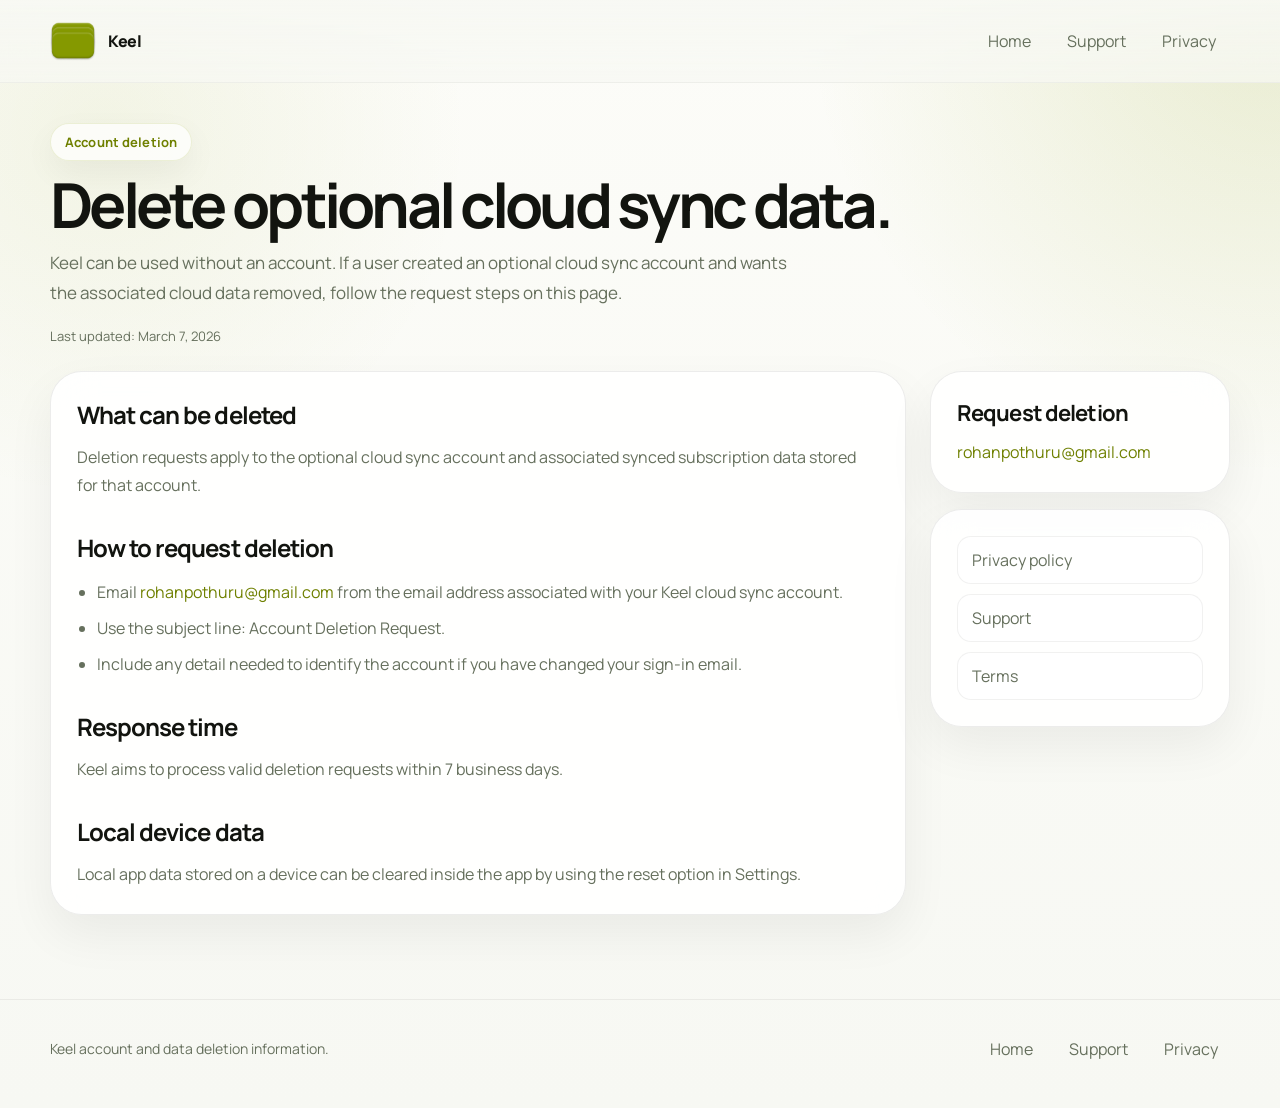
==== account-deletion.html @ cab64b56 "keel-landing" ====
<!DOCTYPE html>
<html lang="en">
  <head>
    <meta charset="UTF-8" />
    <meta name="viewport" content="width=device-width, initial-scale=1.0" />
    <title>Account Deletion | Keel</title>
    <meta
      name="description"
      content="How to request deletion of your optional Keel cloud sync account and associated cloud data."
    />
    <link rel="icon" type="image/png" href="./2.png" />
    <link rel="stylesheet" href="./styles.css" />
  </head>
  <body>
    <header class="site-header">
      <div class="shell header-inner">
        <a class="brand" href="./index.html" aria-label="Keel home">
          <span class="brand-mark" aria-hidden="true"></span>
          <span>Keel</span>
        </a>
        <nav class="header-nav" aria-label="Primary">
          <a class="nav-link" href="./index.html">Home</a>
          <a class="nav-link" href="./support.html">Support</a>
          <a class="nav-link" href="./privacy-policy.html">Privacy</a>
        </nav>
      </div>
    </header>

    <main class="page-shell">
      <div class="shell">
        <section class="page-hero">
          <div class="eyebrow">Account deletion</div>
          <h1>Delete optional cloud sync data.</h1>
          <p>
            Keel can be used without an account. If a user created an optional cloud
            sync account and wants the associated cloud data removed, follow the
            request steps on this page.
          </p>
          <div class="page-meta">Last updated: March 7, 2026</div>
        </section>

        <section class="page-grid">
          <article class="page-card">
            <h2>What can be deleted</h2>
            <p>
              Deletion requests apply to the optional cloud sync account and associated
              synced subscription data stored for that account.
            </p>

            <h2>How to request deletion</h2>
            <ul>
              <li>
                Email <a class="accent" href="mailto:rohanpothuru@gmail.com">rohanpothuru@gmail.com</a>
                from the email address associated with your Keel cloud sync account.
              </li>
              <li>Use the subject line: Account Deletion Request.</li>
              <li>
                Include any detail needed to identify the account if you have changed
                your sign-in email.
              </li>
            </ul>

            <h2>Response time</h2>
            <p>
              Keel aims to process valid deletion requests within 7 business days.
            </p>

            <h2>Local device data</h2>
            <p>
              Local app data stored on a device can be cleared inside the app by using
              the reset option in Settings.
            </p>
          </article>

          <aside class="page-side">
            <div class="support-card">
              <h3>Request deletion</h3>
              <p>
                <a class="accent" href="mailto:rohanpothuru@gmail.com?subject=Account%20Deletion%20Request">rohanpothuru@gmail.com</a>
              </p>
            </div>
            <div class="support-card page-links">
              <a href="./privacy-policy.html">Privacy policy</a>
              <a href="./support.html">Support</a>
              <a href="./terms.html">Terms</a>
            </div>
          </aside>
        </section>
      </div>
    </main>

    <footer class="footer">
      <div class="shell footer-inner">
        <div class="footer-copy">Keel account and data deletion information.</div>
        <div class="footer-links">
          <a href="./index.html">Home</a>
          <a href="./support.html">Support</a>
          <a href="./privacy-policy.html">Privacy</a>
        </div>
      </div>
    </footer>
  </body>
</html>
---- styles.css ----
@import url("https://fonts.googleapis.com/css2?family=Instrument+Serif:ital@0;1&family=Manrope:wght@400;500;600;700;800&display=swap");

:root {
  --bg: #f7f8f3;
  --surface: rgba(255, 255, 255, 0.88);
  --surface-strong: #ffffff;
  --surface-soft: #f1f4e7;
  --text: #12140f;
  --muted: #66705d;
  --accent: #859900;
  --accent-deep: #6f8000;
  --accent-soft: rgba(133, 153, 0, 0.12);
  --line: rgba(18, 20, 15, 0.08);
  --shadow-lg: 0 30px 80px rgba(18, 20, 15, 0.08);
  --shadow-md: 0 20px 48px rgba(18, 20, 15, 0.06);
  --shadow-sm: 0 12px 32px rgba(18, 20, 15, 0.05);
  --radius-xl: 32px;
  --radius-lg: 24px;
  --radius-md: 18px;
  --radius-sm: 14px;
  --content: 1180px;
}

* {
  box-sizing: border-box;
}

html {
  scroll-behavior: smooth;
}

body {
  margin: 0;
  font-family: "Manrope", sans-serif;
  color: var(--text);
  background:
    radial-gradient(circle at top right, rgba(133, 153, 0, 0.16), transparent 28%),
    radial-gradient(circle at 8% 12%, rgba(133, 153, 0, 0.08), transparent 24%),
    linear-gradient(180deg, #fcfcf8 0%, var(--bg) 100%);
  min-height: 100vh;
}

a {
  color: inherit;
  text-decoration: none;
}

img {
  max-width: 100%;
  display: block;
}

.shell {
  width: min(var(--content), calc(100% - 32px));
  margin: 0 auto;
}

.site-header {
  position: sticky;
  top: 0;
  z-index: 20;
  padding: 18px 0;
  backdrop-filter: blur(18px);
  background: linear-gradient(
    180deg,
    rgba(247, 248, 243, 0.92) 0%,
    rgba(247, 248, 243, 0.72) 100%
  );
  border-bottom: 1px solid rgba(18, 20, 15, 0.04);
}

.header-inner {
  display: flex;
  align-items: center;
  justify-content: space-between;
  gap: 18px;
}

.brand {
  display: inline-flex;
  align-items: center;
  gap: 12px;
  font-weight: 800;
  letter-spacing: -0.03em;
}

.brand-mark {
  width: 46px;
  height: 46px;
  border-radius: 0;
  background: transparent url("./2.png") center / contain no-repeat;
  box-shadow: none;
  flex-shrink: 0;
}

.brand-mark::before,
.brand-mark::after {
  display: none;
}

.header-nav {
  display: flex;
  align-items: center;
  gap: 8px;
  flex-wrap: wrap;
  justify-content: flex-end;
}

.nav-link {
  padding: 10px 14px;
  border-radius: 999px;
  color: var(--muted);
  transition: background-color 160ms ease, color 160ms ease, transform 160ms ease;
}

.nav-link:hover,
.nav-link:focus-visible {
  background: rgba(133, 153, 0, 0.09);
  color: var(--text);
  transform: translateY(-1px);
}

.hero {
  padding: 88px 0 54px;
}

.hero-grid {
  display: grid;
  grid-template-columns: minmax(0, 1.15fr) minmax(340px, 0.85fr);
  gap: 36px;
  align-items: stretch;
}

.eyebrow {
  display: inline-flex;
  align-items: center;
  gap: 10px;
  padding: 9px 14px;
  border-radius: 999px;
  background: rgba(255, 255, 255, 0.72);
  border: 1px solid rgba(133, 153, 0, 0.14);
  color: var(--accent-deep);
  font-size: 13px;
  font-weight: 700;
  letter-spacing: 0.01em;
  box-shadow: var(--shadow-sm);
}

.eyebrow-dot {
  width: 8px;
  height: 8px;
  border-radius: 999px;
  background: var(--accent);
  box-shadow: 0 0 0 8px rgba(133, 153, 0, 0.1);
}

.hero h1 {
  margin: 22px 0 18px;
  font-size: clamp(48px, 7vw, 86px);
  line-height: 0.95;
  letter-spacing: -0.065em;
}

.hero h1 em {
  font-family: "Instrument Serif", serif;
  font-style: italic;
  font-weight: 400;
  color: var(--accent-deep);
}

.hero-copy {
  max-width: 640px;
  font-size: 18px;
  line-height: 1.75;
  color: var(--muted);
}

.hero-actions {
  display: flex;
  gap: 14px;
  margin-top: 30px;
  flex-wrap: wrap;
}

.store-link {
  display: inline-flex;
  align-items: center;
  justify-content: center;
  transition: transform 160ms ease, opacity 160ms ease;
}

.store-link:hover,
.store-link:focus-visible {
  transform: translateY(-1px);
  opacity: 0.92;
}

.store-link img {
  width: 130px;
  height: 40px;
  object-fit: contain;
}

.button {
  display: inline-flex;
  align-items: center;
  justify-content: center;
  gap: 10px;
  padding: 15px 20px;
  border-radius: 999px;
  font-weight: 700;
  letter-spacing: -0.01em;
  transition: transform 160ms ease, box-shadow 160ms ease, background-color 160ms ease;
}

.button:hover,
.button:focus-visible {
  transform: translateY(-1px);
}

.button-primary {
  background: linear-gradient(180deg, #8ea500 0%, #7c8f00 100%);
  color: #ffffff;
  box-shadow: 0 18px 40px rgba(133, 153, 0, 0.26);
}

.button-secondary {
  background: rgba(255, 255, 255, 0.88);
  color: var(--text);
  border: 1px solid rgba(18, 20, 15, 0.08);
  box-shadow: var(--shadow-sm);
}

.hero-footnote {
  margin-top: 24px;
  color: var(--muted);
  font-size: 13px;
}

.hero-panel,
.feature-card,
.metric-card,
.page-card,
.policy-card,
.support-card,
.faq-card {
  border: 1px solid var(--line);
  background: var(--surface);
  border-radius: var(--radius-xl);
  box-shadow: var(--shadow-md);
  backdrop-filter: blur(22px);
}

.hero-panel {
  padding: 22px;
  position: relative;
  overflow: hidden;
}

.hero-panel::before {
  content: "";
  position: absolute;
  inset: 0;
  background:
    radial-gradient(circle at top right, rgba(133, 153, 0, 0.18), transparent 26%),
    linear-gradient(180deg, rgba(255, 255, 255, 0.72), rgba(255, 255, 255, 0.3));
  pointer-events: none;
}

.mockup {
  position: relative;
  z-index: 1;
  padding: 22px;
  border-radius: 28px;
  background: linear-gradient(180deg, #ffffff 0%, #f7f8f2 100%);
  border: 1px solid rgba(18, 20, 15, 0.06);
  box-shadow: inset 0 1px 0 rgba(255, 255, 255, 0.8);
}

.mockup-top {
  display: flex;
  justify-content: space-between;
  align-items: center;
  margin-bottom: 22px;
}

.mockup-title {
  font-size: 24px;
  font-weight: 800;
  letter-spacing: -0.04em;
}

.pill {
  padding: 8px 12px;
  border-radius: 999px;
  background: var(--surface-soft);
  color: var(--accent-deep);
  font-size: 12px;
  font-weight: 800;
}

.summary-card {
  padding: 22px;
  border-radius: 24px;
  background: linear-gradient(135deg, rgba(133, 153, 0, 0.1), rgba(255, 255, 255, 0.9));
  border: 1px solid rgba(133, 153, 0, 0.16);
}

.summary-label {
  color: var(--muted);
  font-size: 12px;
  font-weight: 700;
  text-transform: uppercase;
  letter-spacing: 0.12em;
}

.summary-value {
  margin-top: 12px;
  font-size: 42px;
  font-weight: 800;
  letter-spacing: -0.06em;
}

.summary-row {
  margin-top: 18px;
  display: grid;
  grid-template-columns: repeat(3, minmax(0, 1fr));
  gap: 12px;
}

.summary-stat {
  padding: 14px;
  background: rgba(255, 255, 255, 0.82);
  border: 1px solid rgba(18, 20, 15, 0.06);
  border-radius: 18px;
}

.summary-stat small {
  display: block;
  color: var(--muted);
  font-size: 11px;
  margin-bottom: 8px;
}

.summary-stat strong {
  font-size: 18px;
  letter-spacing: -0.03em;
}

.charge-list {
  margin-top: 16px;
  display: grid;
  gap: 12px;
}

.charge-item {
  display: flex;
  align-items: center;
  justify-content: space-between;
  gap: 14px;
  padding: 15px 16px;
  border-radius: 20px;
  background: rgba(255, 255, 255, 0.86);
  border: 1px solid rgba(18, 20, 15, 0.06);
}

.charge-meta {
  display: flex;
  align-items: center;
  gap: 12px;
}

.logo-chip {
  width: 44px;
  height: 44px;
  border-radius: 0;
  background: transparent;
  border: 0;
  padding: 0;
  display: grid;
  place-items: center;
  overflow: visible;
}

.logo-chip img {
  width: auto;
  height: auto;
  max-width: 100%;
  max-height: 100%;
  object-fit: contain;
}

.charge-name {
  font-weight: 700;
  letter-spacing: -0.02em;
}

.charge-date {
  color: var(--muted);
  font-size: 12px;
  margin-top: 4px;
}

.charge-price {
  font-weight: 800;
  letter-spacing: -0.03em;
}

.section {
  padding: 22px 0 74px;
}

.section-intro {
  display: flex;
  align-items: end;
  justify-content: space-between;
  gap: 20px;
  margin-bottom: 24px;
}

.section-intro .eyebrow {
  margin-bottom: 14px;
}

.section-intro h2 {
  margin: 0;
  font-size: clamp(32px, 4vw, 52px);
  line-height: 1;
  letter-spacing: -0.06em;
}

.section-intro p {
  margin: 0;
  color: var(--muted);
  max-width: 520px;
  line-height: 1.7;
}

.feature-grid,
.policy-grid,
.support-grid {
  display: grid;
  gap: 18px;
}

.feature-grid {
  grid-template-columns: repeat(3, minmax(0, 1fr));
}

.policy-grid {
  grid-template-columns: repeat(3, minmax(0, 1fr));
}

.support-grid {
  grid-template-columns: repeat(2, minmax(0, 1fr));
}

.feature-card,
.page-card,
.policy-card,
.support-card,
.faq-card {
  padding: 26px;
}

.feature-card h3,
.page-card h3,
.policy-card h3,
.support-card h3,
.faq-card h3 {
  margin: 0 0 10px;
  font-size: 22px;
  letter-spacing: -0.04em;
}

.feature-card p,
.page-card p,
.policy-card p,
.support-card p,
.faq-card p,
.page-card li,
.support-card li {
  margin: 0;
  color: var(--muted);
  line-height: 1.75;
}

.card-link {
  display: inline-flex;
  align-items: center;
  gap: 8px;
  margin-top: 18px;
  color: var(--accent-deep);
  font-weight: 800;
}

.card-link:hover,
.card-link:focus-visible {
  color: var(--accent);
}

.page-shell {
  padding: 40px 0 84px;
}

.page-hero {
  margin-bottom: 26px;
}

.page-hero h1 {
  margin: 14px 0 12px;
  font-size: clamp(34px, 5vw, 62px);
  line-height: 0.98;
  letter-spacing: -0.06em;
}

.page-hero p {
  margin: 0;
  max-width: 760px;
  color: var(--muted);
  font-size: 17px;
  line-height: 1.8;
}

.page-meta {
  margin-top: 18px;
  color: var(--muted);
  font-size: 13px;
}

.page-grid {
  display: grid;
  grid-template-columns: minmax(0, 1fr) 300px;
  gap: 24px;
  align-items: start;
}

.page-card h2 {
  margin: 32px 0 12px;
  font-size: 24px;
  letter-spacing: -0.04em;
}

.page-card h2:first-child {
  margin-top: 0;
}

.page-card ul {
  margin: 14px 0 0;
  padding-left: 20px;
  color: var(--muted);
}

.page-card li + li {
  margin-top: 8px;
}

.page-side {
  position: sticky;
  top: 96px;
  display: grid;
  gap: 16px;
}

.page-links {
  display: grid;
  gap: 10px;
}

.page-links a {
  padding: 12px 14px;
  border-radius: 14px;
  color: var(--muted);
  background: rgba(255, 255, 255, 0.72);
  border: 1px solid rgba(18, 20, 15, 0.06);
}

.page-links a:hover,
.page-links a:focus-visible {
  color: var(--text);
  border-color: rgba(133, 153, 0, 0.18);
}

.footer {
  padding: 28px 0 38px;
  border-top: 1px solid rgba(18, 20, 15, 0.06);
}

.footer-inner {
  display: flex;
  align-items: center;
  justify-content: space-between;
  gap: 18px;
  flex-wrap: wrap;
}

.footer-copy {
  color: var(--muted);
  font-size: 14px;
}

.footer-links {
  display: flex;
  gap: 12px;
  flex-wrap: wrap;
}

.footer-links a {
  padding: 10px 12px;
  border-radius: 999px;
  color: var(--muted);
}

.footer-links a:hover,
.footer-links a:focus-visible {
  background: rgba(133, 153, 0, 0.09);
  color: var(--text);
}

.accent {
  color: var(--accent-deep);
}

@media (max-width: 1080px) {
  .hero-grid,
  .page-grid,
  .feature-grid,
  .policy-grid,
  .support-grid {
    grid-template-columns: 1fr;
  }

  .page-side {
    position: static;
  }
}

@media (max-width: 760px) {
  .shell {
    width: min(var(--content), calc(100% - 20px));
  }

  .site-header {
    padding: 14px 0;
  }

  .header-inner {
    align-items: flex-start;
    flex-direction: column;
  }

  .header-nav {
    width: 100%;
    justify-content: flex-start;
  }

  .hero {
    padding-top: 56px;
  }

  .hero h1 {
    font-size: clamp(42px, 14vw, 64px);
  }

  .hero-copy,
  .page-hero p {
    font-size: 16px;
  }

  .summary-row {
    grid-template-columns: 1fr;
  }

  .section-intro {
    align-items: flex-start;
    flex-direction: column;
  }

  .hero-panel,
  .feature-card,
  .metric-card,
  .page-card,
  .policy-card,
  .support-card,
  .faq-card {
    border-radius: 24px;
  }
}
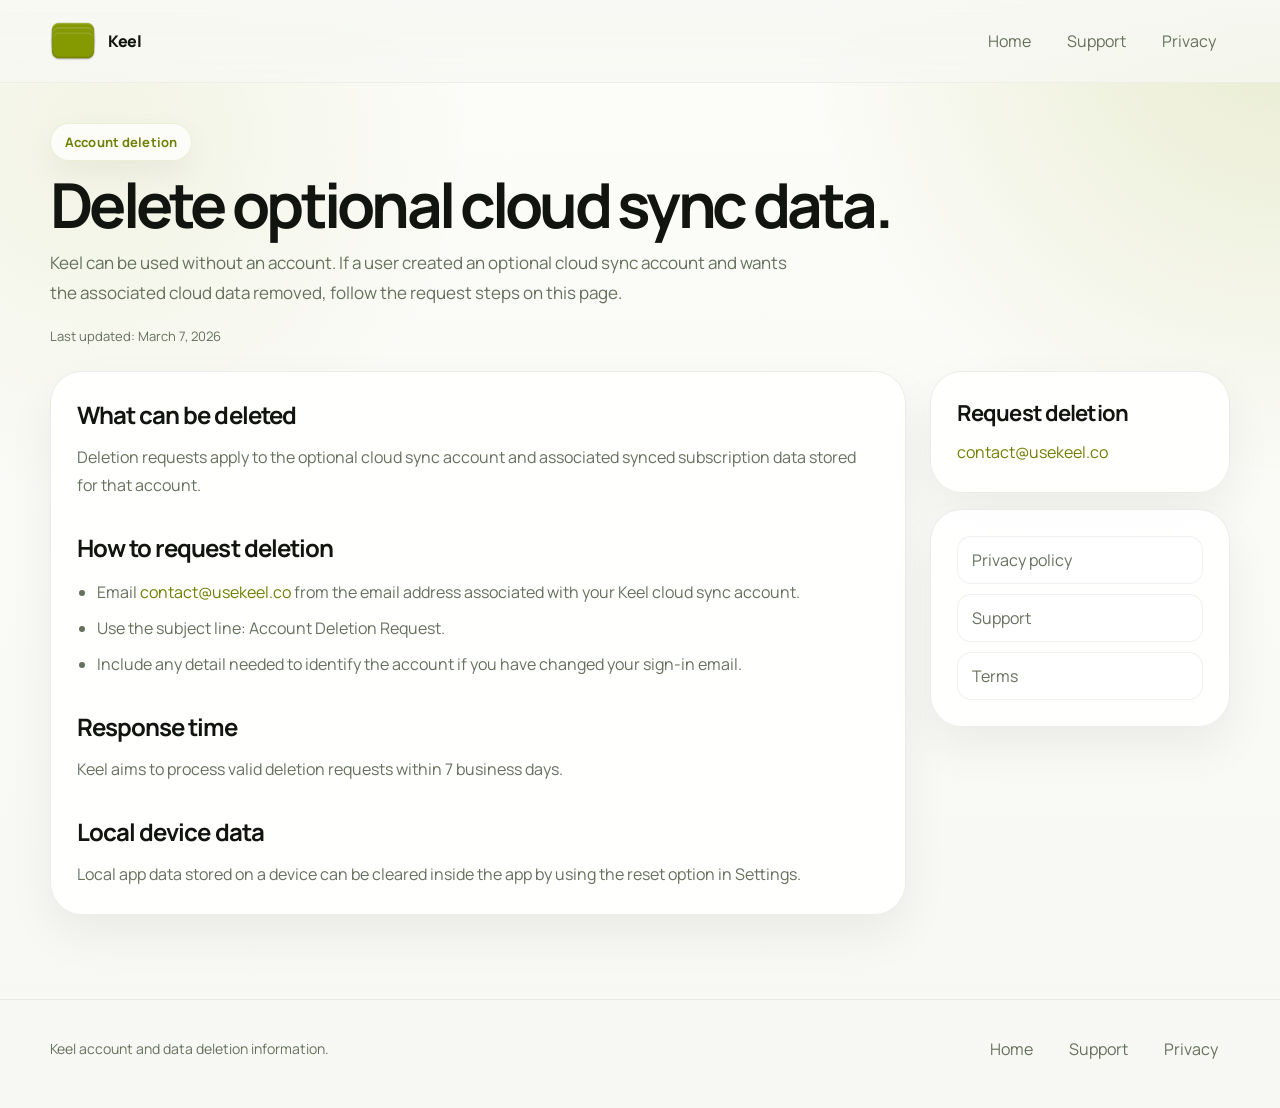
==== commit b476aefb: "Update contact email addresses across multiple HTML files to use the new support email contact@useke" ====
--- a/account-deletion.html
+++ b/account-deletion.html
@@ -50,7 +50,7 @@
             <h2>How to request deletion</h2>
             <ul>
               <li>
-                Email <a class="accent" href="mailto:rohanpothuru@gmail.com">rohanpothuru@gmail.com</a>
+                Email <a class="accent" href="mailto:contact@usekeel.co">contact@usekeel.co</a>
                 from the email address associated with your Keel cloud sync account.
               </li>
               <li>Use the subject line: Account Deletion Request.</li>
@@ -76,7 +76,7 @@
             <div class="support-card">
               <h3>Request deletion</h3>
               <p>
-                <a class="accent" href="mailto:rohanpothuru@gmail.com?subject=Account%20Deletion%20Request">rohanpothuru@gmail.com</a>
+                <a class="accent" href="mailto:contact@usekeel.co?subject=Account%20Deletion%20Request">contact@usekeel.co</a>
               </p>
             </div>
             <div class="support-card page-links">
--- a/styles.css
+++ b/styles.css
@@ -196,8 +196,8 @@
 }
 
 .store-link img {
-  width: 130px;
-  height: 40px;
+  width: 168px;
+  height: 52px;
   object-fit: contain;
 }
 
@@ -390,6 +390,31 @@
   object-fit: contain;
 }
 
+.logo-chip-netflix img,
+.logo-chip-figma img {
+  max-width: 74%;
+  max-height: 74%;
+  transform: translateY(-1px);
+}
+
+.logo-chip-netflix {
+  align-self: center;
+}
+
+.logo-chip-netflix img {
+  max-width: 68%;
+  max-height: 68%;
+}
+
+.logo-chip-figma {
+  align-self: center;
+}
+
+.logo-chip-figma img {
+  max-width: 70%;
+  max-height: 70%;
+}
+
 .charge-name {
   font-weight: 700;
   letter-spacing: -0.02em;
@@ -633,47 +658,183 @@
   .page-side {
     position: static;
   }
+
+  .hero {
+    padding: 72px 0 48px;
+  }
+
+  .hero-grid {
+    gap: 26px;
+  }
+
+  .section {
+    padding: 18px 0 60px;
+  }
 }
 
 @media (max-width: 760px) {
   .shell {
-    width: min(var(--content), calc(100% - 20px));
+    width: min(var(--content), calc(100% - 18px));
   }
 
   .site-header {
-    padding: 14px 0;
+    padding: 12px 0;
   }
 
   .header-inner {
-    align-items: flex-start;
+    align-items: stretch;
     flex-direction: column;
+    gap: 12px;
   }
 
   .header-nav {
     width: 100%;
     justify-content: flex-start;
+    flex-wrap: nowrap;
+    overflow-x: auto;
+    padding-bottom: 2px;
+    scrollbar-width: none;
+    -ms-overflow-style: none;
+  }
+
+  .header-nav::-webkit-scrollbar {
+    display: none;
+  }
+
+  .nav-link {
+    white-space: nowrap;
+    padding: 10px 12px;
+    background: rgba(255, 255, 255, 0.72);
+    border: 1px solid rgba(18, 20, 15, 0.05);
+  }
+
+  .brand {
+    gap: 10px;
+    font-size: 18px;
+  }
+
+  .brand-mark {
+    width: 42px;
+    height: 42px;
   }
 
   .hero {
-    padding-top: 56px;
+    padding: 50px 0 38px;
   }
 
   .hero h1 {
-    font-size: clamp(42px, 14vw, 64px);
+    margin: 0 0 16px;
+    font-size: clamp(38px, 13vw, 58px);
+    line-height: 0.98;
   }
 
   .hero-copy,
   .page-hero p {
-    font-size: 16px;
+    font-size: 15.5px;
+    line-height: 1.7;
+  }
+
+  .hero-actions {
+    gap: 10px;
+    margin-top: 24px;
+  }
+
+  .store-link {
+    flex: 1 1 144px;
+    max-width: 168px;
+  }
+
+  .store-link img {
+    width: 100%;
+    height: auto;
+    max-width: 168px;
+    max-height: 52px;
+  }
+
+  .hero-panel {
+    padding: 16px;
+    border-radius: 26px;
+  }
+
+  .mockup {
+    padding: 18px;
+    border-radius: 24px;
+  }
+
+  .mockup-top {
+    margin-bottom: 18px;
+  }
+
+  .mockup-title {
+    font-size: 22px;
+  }
+
+  .pill {
+    padding: 7px 10px;
+    font-size: 11px;
+  }
+
+  .summary-card {
+    padding: 18px;
+    border-radius: 20px;
   }
 
   .summary-row {
     grid-template-columns: 1fr;
+  }
+
+  .summary-value {
+    font-size: 34px;
+  }
+
+  .summary-stat {
+    padding: 12px;
+  }
+
+  .charge-list {
+    gap: 10px;
+  }
+
+  .charge-item {
+    padding: 13px 14px;
+    border-radius: 18px;
+  }
+
+  .charge-meta {
+    gap: 10px;
+  }
+
+  .logo-chip {
+    width: 40px;
+    height: 40px;
+    flex-shrink: 0;
+  }
+
+  .charge-name {
+    font-size: 14px;
+  }
+
+  .charge-date {
+    font-size: 11px;
   }
 
   .section-intro {
     align-items: flex-start;
     flex-direction: column;
+    gap: 12px;
+    margin-bottom: 18px;
+  }
+
+  .section-intro .eyebrow {
+    margin-bottom: 10px;
+  }
+
+  .section-intro h2 {
+    font-size: clamp(28px, 10vw, 40px);
+  }
+
+  .section-intro p {
+    max-width: none;
   }
 
   .hero-panel,
@@ -685,4 +846,76 @@
   .faq-card {
     border-radius: 24px;
   }
-}
+
+  .feature-card,
+  .page-card,
+  .policy-card,
+  .support-card,
+  .faq-card {
+    padding: 20px;
+  }
+
+  .page-shell {
+    padding: 26px 0 64px;
+  }
+
+  .page-hero {
+    margin-bottom: 20px;
+  }
+
+  .page-hero h1 {
+    font-size: clamp(30px, 11vw, 46px);
+    margin: 12px 0 10px;
+  }
+
+  .page-meta {
+    margin-top: 14px;
+  }
+
+  .page-card h2 {
+    margin: 24px 0 10px;
+    font-size: 21px;
+  }
+
+  .page-links a {
+    padding: 11px 13px;
+  }
+
+  .footer {
+    padding: 24px 0 30px;
+  }
+
+  .footer-inner {
+    align-items: flex-start;
+    flex-direction: column;
+    gap: 12px;
+  }
+
+  .footer-links {
+    width: 100%;
+    gap: 8px;
+  }
+}
+
+@media (max-width: 420px) {
+  .hero-actions {
+    flex-direction: column;
+    align-items: flex-start;
+  }
+
+  .store-link {
+    max-width: 172px;
+  }
+
+  .shell {
+    width: min(var(--content), calc(100% - 16px));
+  }
+
+  .feature-card,
+  .page-card,
+  .policy-card,
+  .support-card,
+  .faq-card {
+    padding: 18px;
+  }
+}
